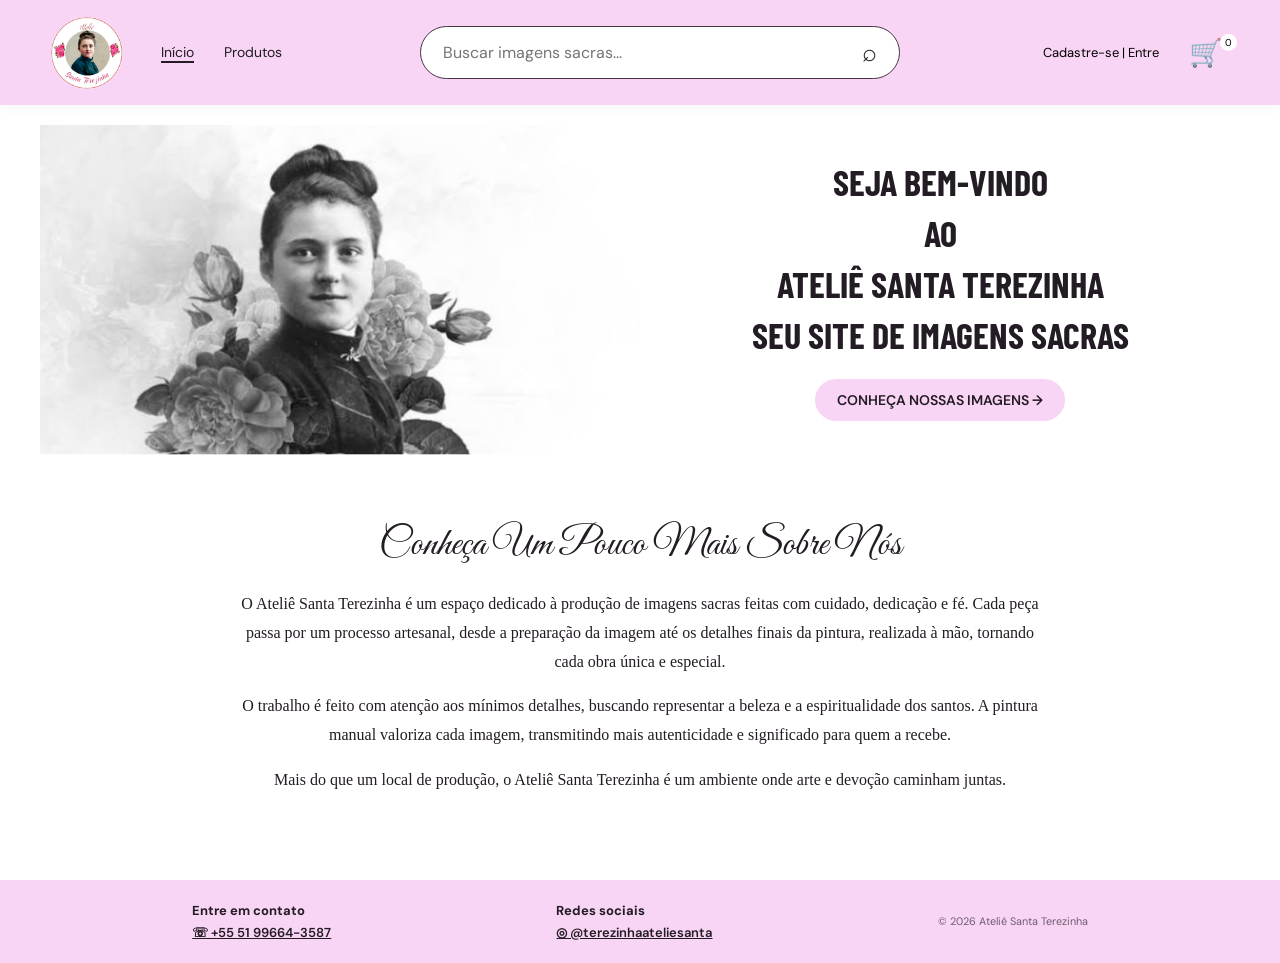
==== index.html @ 056dcdb9 "Add initial website structure and product images for Ateliê Santa Terezinha - Created index.html, mi" ====
<!doctype html>
<html lang="pt-BR">

<head>
    <meta charset="UTF-8">
    <meta name="viewport" content="width=device-width,initial-scale=1">
    <title>Ateliê Santa Terezinha | Imagens Sacras</title>
    <link rel="icon" href="img/logo.jpeg">
    <link rel="stylesheet" href="style.css">
</head>

<body>
    <header><a class="brand" href="index.html"><img src="img/logo.jpeg" alt="Ateliê Santa Terezinha"
                style="width:72px;height:72px;border-radius:50%;object-fit:cover;display:block"></a>
        <nav aria-label="Navegação principal"><a href="index.html" aria-current="page">Início</a><a href="produtos.html">Produtos</a></nav><form class="search" action="produtos.html" role="search"><input id="search" name="q" type="search"
                placeholder="Buscar imagens sacras..." aria-label="Buscar produtos"><button type="submit" aria-label="Buscar produtos">⌕</button></form>
        <div class="account"><button id="loginBtn">Cadastre-se | Entre</button><button class="cart-button" id="cartBtn"
                aria-label="Abrir carrinho">🛒 <sup id="cartCount">0</sup></button></div>
    </header>
    <main>
        <section class="hero" id="inicio">
            <div class="hero-art"><img src="img/terezinha.png"
                    alt="Arte sacra e devoção" onerror="this.style.display='none'">
            </div>
            <div class="hero-copy"><span>SEJA BEM-VINDO</span><span>AO</span><strong>ATELIÊ SANTA
                    TEREZINHA</strong><span>SEU SITE DE IMAGENS SACRAS</span><a class="cta" href="produtos.html">Conheça
                    nossas imagens →</a></div>
        </section>
        <section class="about">
            <h1>Conheça Um Pouco Mais Sobre Nós</h1>
            <p>O Ateliê Santa Terezinha é um espaço dedicado à produção de imagens sacras feitas com cuidado, dedicação
                e fé. Cada peça passa por um processo artesanal, desde a preparação da imagem até os detalhes finais da
                pintura, realizada à mão, tornando cada obra única e especial.</p>
            <p>O trabalho é feito com atenção aos mínimos detalhes, buscando representar a beleza e a espiritualidade
                dos santos. A pintura manual valoriza cada imagem, transmitindo mais autenticidade e significado para
                quem a recebe.</p>
            <p>Mais do que um local de produção, o Ateliê Santa Terezinha é um ambiente onde arte e devoção caminham
                juntas.</p>
        </section>
    </main>
    <footer>
        <div><b>Entre em contato</b><a href="https://wa.me/5551996643587" target="_blank" rel="noopener">☏ +55 51
                99664-3587</a></div>
        <div><b>Redes sociais</b><a href="https://www.instagram.com/terezinhaateliesanta/" target="_blank"
                rel="noopener">◎ @terezinhaateliesanta</a></div><small>© <span id="year"></span> Ateliê Santa
            Terezinha</small>
    </footer>
    <dialog id="productDialog"><button class="close" data-close aria-label="Fechar">×</button>
        <div id="productDetail"></div>
    </dialog>
<script src="script.js"></script>
    <script src="conta.js"></script>
</body>

</html>
---- style.css ----
/* ==========================================================
   FONTES
   Importa do Google Fonts:
   - Barlow Condensed: títulos (hero e nome das seções)
   - DM Sans: texto geral do site
   - Great Vibes: letra cursiva (logo e título "sobre")
   ========================================================== */
@import url('https://fonts.googleapis.com/css2?family=Barlow+Condensed:wght@500;600;700&family=DM+Sans:wght@400;500;600;700&family=Great+Vibes&display=swap');

/* ==========================================================
   VARIÁVEIS DE COR
   Definidas uma vez e reutilizadas com var(--nome).
   Para mudar o tema do site, basta alterar aqui.
   ========================================================== */
:root {
  --pink: #f9d5f5;   /* rosa principal (cabeçalho, botões, rodapé) */
  --light: #fff5fd;  /* rosa bem claro (reserva, não usado no momento) */
  --ink: #231c24;    /* cor do texto principal */
  --muted: #706672;  /* cinza para textos secundários */
}

/* ==========================================================
   RESET E BASE
   ========================================================== */

/* Faz width/height já incluírem padding e borda (facilita os cálculos de layout) */
* {
  box-sizing: border-box;
}

/* Rolagem suave ao clicar em links internos (#produtos, etc.) */
html {
  scroll-behavior: smooth;
}

/* Estilo geral da página: sem margem, fonte e cor padrão, fundo branco */
body {
  margin: 0;
  color: var(--ink);
  font-family: 'DM Sans', sans-serif;
  background: white;
}

/* Botões e campos herdam a fonte do site (por padrão o navegador usa outra) */
button,
input {
  font: inherit;
}

/* Mãozinha ao passar o mouse sobre botões */
button {
  cursor: pointer;
}

/* ==========================================================
   CABEÇALHO
   ========================================================== */

/* Barra rosa no topo, que fica fixa ao rolar a página (sticky).
   O padding lateral mantém o conteúdo alinhado a um máximo de 1200px. */
header {
  background: var(--pink);
  display: flex;
  align-items: center;
  gap: 38px;
  padding: 14px max(4%, calc((100vw - 1200px) / 2));
  min-height: 105px;
  position: sticky;
  top: 0;
  z-index: 5; /* garante que fique acima do conteúdo ao rolar */
  box-shadow: 0 2px 15px #42223a0a; /* sombra bem suave embaixo */
}

/* Link da logo, sem sublinhado */
.brand {
  text-decoration: none;
}

/* Selo redondo da logo (círculo branco com borda e contorno rosa) */
.seal {
  width: 77px;
  height: 77px;
  border-radius: 50%;
  background: white;
  border: 5px solid #fff;
  outline: 1px solid #f4b5db;
  display: flex;
  flex-direction: column;
  align-items: center;
  justify-content: center;
  color: #a85e80;
  font-size: 22px;
  text-align: center;
}

/* Texto pequeno em cursiva dentro do selo */
.seal small {
  font: 11px 'Great Vibes', cursive;
  color: #aa5a7c;
}

/* Menu de navegação: links lado a lado */
nav {
  display: flex;
  gap: 30px;
}

nav a {
  color: var(--ink);
  text-decoration: none;
  font-size: 14px;
}

/* Linha embaixo do link ao passar o mouse */
nav a:hover {
  border-bottom: 2px solid;
}

/* Campo de busca em formato de pílula.
   "margin: auto" empurra a busca para o centro do cabeçalho. */
.search {
  margin: auto;
  display: flex;
  align-items: center;
  border: 1.5px solid #463343;
  border-radius: 30px;
  padding: 14px 20px;
  width: min(480px, 40vw); /* até 270px, ou 25% da largura da tela se for menor */
  background: #ffffff30;   /* branco semitransparente */
}

/* Input transparente, sem borda nem contorno, para parecer parte da pílula */
.search input {
  background: transparent;
  border: 0;
  outline: 0;
  width: 100%;
  font-size: 16px;
}

/* Ícone da lupa */
.search span {
  font-size: 25px;
  line-height: 20px;
}

/* Área da direita: botão de login e carrinho */
.account {
  display: flex;
  align-items: center;
  gap: 18px;
  white-space: nowrap; /* impede quebra de linha nos textos */
}

/* Botões sem aparência padrão (sem fundo e sem borda) */
.account button {
  border: 0;
  background: none;
}

/* Primeiro botão (Entrar/Login) com texto menor */
.account button:first-child {
  font-size: 13px;
}

/* Botão do carrinho: ícone grande; "relative" serve de referência para o contador */
.cart-button {
  font-size: 27px;
  position: relative;
}

/* Bolinha branca com a quantidade de itens, no canto do ícone do carrinho */
.cart-button sup {
  font-size: 10px;
  background: #fff;
  border-radius: 100%;
  padding: 2px 5px;
  position: absolute;
  right: -8px;
  top: 0;
}

/* ==========================================================
   HERO (banner principal)
   ========================================================== */

/* Duas colunas iguais: imagem de um lado, texto do outro */
.hero {
  min-height: 370px;
  display: grid;
  grid-template-columns: 1fr 1fr;
  align-items: center;
  max-width: 1200px;
  margin: auto; /* centraliza na página */
}

/* Caixa da imagem do banner: preto e branco (grayscale) e cortando o que passar */
.hero-art {
  height: 330px;
  position: relative;
  overflow: hidden;
  filter: grayscale(1);
  display: flex;
  align-items: center;
  justify-content: center;
}

/* Imagem preenche toda a caixa (object-fit: cover) com leve transparência */
.hero-art img {
  height: 100%;
  width: 100%;
  object-fit: cover;
  opacity: 100;
}

/* Flor decorativa grande e quase invisível, posicionada sobre a imagem */
.flower {
  position: absolute;
  font-size: 190px;
  opacity: 0.13;
}

/* Texto do banner: centralizado, em maiúsculas, com tamanho que se ajusta à tela
   (clamp = mínimo 22px, ideal 3% da largura, máximo 36px) */
.hero-copy {
  text-align: center;
  display: flex;
  flex-direction: column;
  align-items: center;
  gap: 8px;
  font: 700 clamp(22px, 3vw, 36px) 'Barlow Condensed', sans-serif;
  text-transform: uppercase;
}

.hero-copy strong {
  font-weight: 700;
}

/* Botões rosa (call to action e botão principal dos modais) */
.cta,
.primary {
  background: var(--pink);
  border: 0;
  border-radius: 25px;
  padding: 12px 22px;
  color: var(--ink);
  text-decoration: none;
  font: 600 14px 'DM Sans', sans-serif;
  margin-top: 15px;
}

/* Rosa um pouco mais forte ao passar o mouse */
.cta:hover,
.primary:hover {
  background: #f3b8eb;
}

/* ==========================================================
   SEÇÃO "SOBRE"
   ========================================================== */

/* Bloco de texto centralizado, com largura máxima para facilitar a leitura */
.about {
  text-align: center;
  max-width: 850px;
  margin: 45px auto 85px;
  padding: 0 25px;
}

/* Título em letra cursiva */
.about h1 {
  font: 40px 'Great Vibes', cursive;
  margin-bottom: 20px;
}

/* Parágrafo com fonte serifada e bastante espaço entre linhas */
.about p {
  font: 16px/1.8 Georgia, serif;
}

/* ==========================================================
   CATÁLOGO DE PRODUTOS
   ========================================================== */

/* Container do catálogo, centralizado e com largura máxima */
.catalog {
  max-width: 1150px;
  margin: 0 auto 80px;
  padding: 25px;
}

/* Cabeçalho da seção: título à esquerda e texto de apoio à direita */
.section-heading {
  display: flex;
  justify-content: space-between;
  align-items: end;
  gap: 20px;
  margin-bottom: 35px;
}

.section-heading h1,
.section-heading h2 {
  font: 600 37px 'Barlow Condensed', sans-serif;
  margin: 4px 0;
}

.section-heading p {
  color: var(--muted);
  font-size: 13px;
}

/* Textinho pequeno acima do título, com letras espaçadas */
.eyebrow {
  letter-spacing: 2px;
  font-size: 11px;
  color: #ad699e;
}

/* Grade de produtos: 3 colunas iguais no desktop */
.grid {
  display: grid;
  grid-template-columns: repeat(3, minmax(0, 1fr));
  gap: 45px 65px; /* 45px entre linhas, 65px entre colunas */
}

/* Cada produto é um botão, mas sem aparência de botão */
.product {
  border: 0;
  background: none;
  text-align: center;
  padding: 0;
  color: inherit;
}

/* Moldura da foto: altura fixa, cantos arredondados, corta o que passar.
   "relative" permite posicionar o selo "Ver detalhes" dentro dela. */
.product .photo {
  height: 600px;
  border-radius: 12px;
  overflow: hidden;
  background: #f3eef1;
  display: flex;
  align-items: center;
  justify-content: center;
  position: relative;
}

/* A imagem preenche a moldura; a transição deixa o zoom suave */
.product .photo img {
  height: 100%;
  width: 100%;
  object-fit: cover;
  transition: transform 0.3s;
}

/* Zoom leve na foto ao passar o mouse sobre o produto */
.product:hover img {
  transform: scale(1.05);
}

/* Nome do produto */
.product h3 {
  font-size: 14px;
  margin: 13px 0 4px;
}

/* Tamanho e preço */
.product p {
  font-size: 12px;
  margin: 0;
  font-weight: 600;
}

/* Selo "Ver detalhes ↗" no canto inferior direito da foto */
.product .view {
  position: absolute;
  bottom: 12px;
  right: 12px;
  background: #ffffffdc;
  padding: 8px;
  border-radius: 20px;
  font-size: 12px;
}

/* Mensagem de "nenhum produto encontrado" na busca */
.empty {
  text-align: center;
  padding: 30px;
}

/* ==========================================================
   RODAPÉ
   ========================================================== */

/* Faixa rosa com colunas espalhadas; quebra de linha se faltar espaço */
footer {
  background: var(--pink);
  padding: 22px 7%;
  display: flex;
  justify-content: space-around;
  gap: 20px;
  align-items: center;
  flex-wrap: wrap;
  font-size: 13px;
}

/* Cada bloco do rodapé empilha seus itens na vertical */
footer div {
  display: flex;
  flex-direction: column;
  gap: 5px;
}

footer a {
  color: inherit;
  font-weight: 600;
}

/* Texto de direitos autorais mais apagado */
footer small {
  opacity: 0.65;
}

/* ==========================================================
   JANELAS (MODAIS): produto, carrinho e login
   ========================================================== */

/* Estilo comum das janelas <dialog> */
dialog {
  border: 0;
  border-radius: 20px;
  box-shadow: 0 20px 80px #0004;
  padding: 30px;
  max-width: min(850px, 92vw); /* nunca passa de 850px nem de 92% da tela */
  width: 100%;
}

/* Fundo escurecido atrás da janela aberta */
dialog::backdrop {
  background: #261927a3;
}

/* Botão "×" para fechar, no canto superior direito */
.close {
  position: absolute;
  right: 18px;
  top: 12px;
  background: none;
  border: 0;
  font-size: 30px;
}

/* Detalhe do produto: foto à esquerda, informações à direita */
.detail {
  display: grid;
  grid-template-columns: 1fr 1.2fr;
  gap: 30px;
  align-items: center;
}

.detail img {
  width: 100%;
  max-height: 535px;
  object-fit: cover;
  border-radius: 12px;
  background: #f7f0f4;
}

.detail h2 {
  font-size: 27px;
}

.detail p {
  line-height: 1.65;
  font-size: 14px;
}

/* Campo de quantidade em uma linha própria */
.detail label {
  display: block;
  margin: 15px 0;
}

.detail input {
  width: 85px;
  padding: 8px;
  border: 1px solid #ccc;
  border-radius: 8px;
}

/* Botão "Adicionar ao carrinho" ocupa toda a largura */
.detail .primary {
  width: 100%;
}

/* ==========================================================
   CARRINHO
   ========================================================== */

/* Cada linha do carrinho: nome à esquerda, preço e botão remover à direita */
.cart-row {
  display: flex;
  justify-content: space-between;
  gap: 10px;
  border-bottom: 1px solid #eee;
  padding: 15px 0;
}

/* Botão "×" de remover item, com fundo rosa */
.cart-row button {
  border: 0;
  background: #f8d7f2;
  border-radius: 6px;
}

/* Permite que um link se comporte como bloco (ex.: botão em formato de link) */
.link-button {
  display: inline-block;
}

/* ==========================================================
   RESPONSIVO: TELAS ATÉ 750px (celulares e tablets pequenos)
   ========================================================== */
@media (max-width: 750px) {
  /* Cabeçalho mais compacto; itens podem quebrar para a linha de baixo */
  header {
    gap: 14px;
    flex-wrap: wrap;
    padding: 10px 16px;
    min-height: auto;
  }

  /* Selo menor */
  .seal {
    height: 55px;
    width: 55px;
  }

  nav {
    gap: 15px;
  }

  /* Busca vai para uma linha própria, ocupando toda a largura */
  .search {
    order: 3;
    width: 100%;
    max-width: none;
    margin: 0;
  }

  /* Conta/carrinho ficam encostados à direita */
  .account {
    margin-left: auto;
    gap: 5px;
  }

  .account button:first-child {
    font-size: 11px;
  }

  /* Banner em uma única coluna (imagem em cima, texto embaixo) */
  .hero {
    grid-template-columns: 1fr;
    min-height: auto;
  }

  .hero-art {
    height: 220px;
  }

  .hero-copy {
    padding: 25px 15px 45px;
    font-size: 27px;
  }

  .about {
    margin: 25px auto 45px;
  }

  .about h1 {
    font-size: 35px;
  }

  /* Título e texto de apoio empilhados em vez de lado a lado */
  .section-heading {
    display: block;
  }

  /* Produtos em 2 colunas, com espaçamentos menores */
  .grid {
    grid-template-columns: repeat(2, minmax(0, 1fr));
    gap: 25px 15px;
  }

  /* Fotos bem mais baixas que no desktop */
  .product .photo {
    height: 210px;
  }

  /* Detalhe do produto em uma coluna */
  .detail {
    grid-template-columns: 1fr;
  }

  .detail img {
    max-height: 280px;
  }

  footer {
    justify-content: space-between;
  }
}

/* ==========================================================
   RESPONSIVO: TELAS ATÉ 390px (celulares pequenos)
   ========================================================== */
@media (max-width: 390px) {
  /* Produtos em coluna única, com fotos um pouco mais altas */
  .grid {
    grid-template-columns: 1fr;
  }

  .product .photo {
    height: 290px;
  }
}
/* Navegação entre a apresentação e o catálogo. */
nav a[aria-current="page"] { border-bottom: 2px solid; }
.search button { border: 0; background: transparent; color: inherit; padding: 0 2px; font-size: 25px; line-height: 20px; }
.search:focus-within { outline: 2px solid #ad699e; outline-offset: 3px; }

/* Páginas de acesso e perfil */
body { min-height: 100vh; display: flex; flex-direction: column; }
main { flex: 1; }
.auth-page, .account-page { max-width: 1150px; margin: 0 auto; padding: 32px 25px 55px; }
.auth-page h1 { font-size: 26px; }
.auth-tabs { justify-content: flex-end; margin-bottom: 35px; gap: 8px; }
.profile-form { max-width: 475px; margin: 30px auto 0; display: flex; flex-direction: column; gap: 25px; }
.profile-form label { display: flex; flex-direction: column; gap: 12px; text-align: center; font-weight: 700; }
.profile-form input { width: 100%; border: 1.5px solid var(--ink); background: white; padding: 9px 12px; border-radius: 0; font-weight: 400; text-align: center; }
.profile-form input:focus { outline: 2px solid #ad699e; outline-offset: 3px; }
.profile-form .primary { width: 100%; margin-top: 5px; }
.profile-form > a { text-align: center; color: inherit; font-size: 14px; }
.local-note { font-size: 12px; color: var(--muted); line-height: 1.6; }
.form-message { margin: 0; color: #8a244c; font-size: 14px; }
.form-message:empty { display: none; }
.login-layout { display: grid; grid-template-columns: 1fr 1.3fr; gap: 65px; align-items: center; }
.login-layout h1 { font-size: clamp(25px, 3vw, 36px); text-align: center; line-height: 1.4; }
.login-layout .profile-form { width: 100%; margin: 0 auto; }
.account-layout { display: grid; grid-template-columns: minmax(0, 2fr) minmax(0, 3fr); gap: 30px; }
.account-layout[hidden] { display: none; }
.profile-summary { padding-right: 30px; border-right: 1px solid var(--ink); }
.account-heading { display: flex; align-items: center; justify-content: space-between; gap: 20px; }
.account-heading h1, .purchase-history h2 { font-size: 22px; }
.account-heading a { color: inherit; font-weight: 700; }
.profile-name { display: flex; align-items: center; gap: 20px; margin-top: 30px; }
.profile-name h2 { font-size: 23px; font-weight: 500; overflow-wrap: anywhere; }
.avatar { width: 65px; height: 65px; border-radius: 50%; background: var(--ink); color: white; display: grid; place-items: center; font-size: 38px; flex-shrink: 0; }
.profile-summary p { overflow-wrap: anywhere; }
.text-button { border: 0; background: none; font-weight: 700; padding: 15px 0; float: right; }
.order-card { border-bottom: 1px solid #eadde6; padding: 18px 0; }
.order-card p { font-size: 13px; color: var(--muted); }
.order-product { display: flex; align-items: center; gap: 20px; margin: 12px 0; }
.order-product img { width: 65px; height: 85px; object-fit: cover; border-radius: 10px; }
.order-product span { display: block; font-size: 13px; margin-top: 5px; }
.welcome-back { text-align: center; margin-top: 30px; }
@media(max-width:750px) { .login-layout,.account-layout { grid-template-columns: 1fr; gap: 30px; } .profile-summary { border-right: 0; border-bottom: 1px solid var(--ink); padding: 0 0 25px; } .auth-page,.account-page { padding: 25px 20px 40px; } .auth-tabs { margin-bottom: 25px; } }

header .auth-tabs { margin: 0; gap: 8px; white-space: nowrap; }

.order-product > a { display: block; flex-shrink: 0; border-radius: 10px; }
.order-product > a img { display: block; }
.order-product > a:focus-visible { outline: 3px solid #ad699e; outline-offset: 4px; }

/* Catálogo compacto: cinco produtos por linha em telas grandes. */
.grid {
  grid-template-columns: repeat(5, minmax(0, 1fr));
  gap: 30px 20px;
}
.product .photo { height: 280px; }
@media (max-width: 1000px) {
  .grid { grid-template-columns: repeat(3, minmax(0, 1fr)); }
  .product .photo { height: 260px; }
}
@media (max-width: 750px) {
  .grid { grid-template-columns: repeat(2, minmax(0, 1fr)); gap: 25px 15px; }
  .product .photo { height: 210px; }
}
@media (max-width: 390px) {
  .grid { grid-template-columns: 1fr; }
  .product .photo { height: 290px; }
}

.search { background: #fff; }

/* Perfil compacto e histórico com rolagem independente. */
.account-layout { align-items: start; }
.profile-summary { display: flex; flex-direction: column; }
.profile-summary .text-button {
  align-self: flex-end;
  float: none;
  margin-top: 8px;
  padding: 10px 0;
}
.purchase-history {
  min-width: 0;
  height: 360px;
  display: flex;
  flex-direction: column;
}
.purchase-history h2,
.purchase-history > .local-note,
.purchase-history .welcome-back { flex-shrink: 0; }
.purchase-history > .local-note:empty { display: none; }
.purchase-history #orderList {
  flex: 1 1 0;
  min-height: 0;
  overflow-y: auto;
  overflow-x: hidden;
  padding-right: 12px;
  scrollbar-gutter: stable;
  overflow-wrap: anywhere;
}
#orderList:focus-visible { outline: 2px solid #ad699e; outline-offset: 4px; }
.purchase-history .welcome-back { margin: 12px 0 0; }
@media (max-width: 750px) {
  .purchase-history { height: 320px; }
}

/* Busca sem o botão nativo de limpar. */
.search input::-webkit-search-cancel-button,
.search input::-webkit-search-decoration { -webkit-appearance: none; appearance: none; }
.search input::-ms-clear { display: none; }
.cart-page { max-width: 1100px; margin: 0 auto; padding: 35px 25px 55px; }
.cart-page h1 { font-size: 28px; }
.cart-page .cart-row { align-items: center; gap: 20px; }
.cart-product-photo { flex-shrink: 0; }
.cart-product-photo img { display: block; width: 90px; height: 120px; object-fit: cover; border-radius: 10px; }
.cart-product-copy { flex: 1; min-width: 0; overflow-wrap: anywhere; }
.cart-product-copy a { color: inherit; font-weight: 700; }
.cart-product-copy p, .cart-product-copy span { font-size: 13px; }
.cart-page .cart-row > span { display: flex; flex-direction: column; align-items: flex-end; gap: 12px; }
.cart-page .cart-row button { padding: 7px 10px; font-size: 12px; }
.cart-summary { margin-top: 30px; display: flex; flex-direction: column; align-items: flex-end; gap: 12px; }
.cart-summary p { color: var(--muted); font-size: 13px; margin: 0; }
.cart-summary > a { color: inherit; margin-top: 10px; }
@media(max-width: 500px) { .cart-page .cart-row { flex-wrap: wrap; gap: 12px; } .cart-product-photo img { width: 70px; height: 95px; } .cart-page .cart-row > span { width: 100%; flex-direction: row; justify-content: space-between; align-items: center; } }
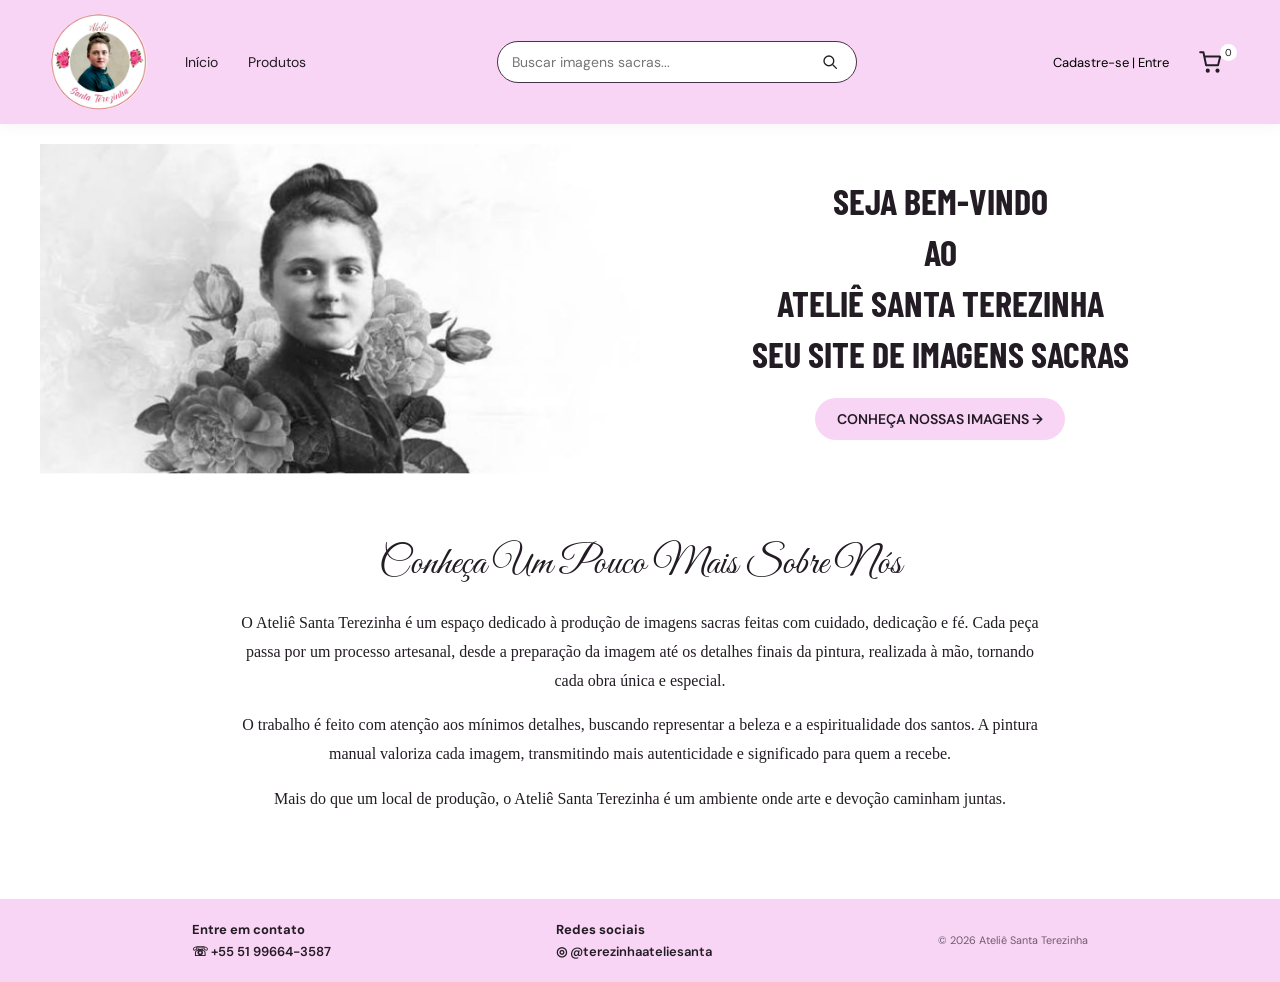
==== commit 52bc680f: "Refatorar cabeçalho e melhorar a acessibilidade do carrinho e formulários" ====
--- a/index.html
+++ b/index.html
@@ -11,11 +11,11 @@
 
 <body>
     <header><a class="brand" href="index.html"><img src="img/logo.jpeg" alt="Ateliê Santa Terezinha"
-                style="width:72px;height:72px;border-radius:50%;object-fit:cover;display:block"></a>
+                class="brand-logo"></a>
         <nav aria-label="Navegação principal"><a href="index.html" aria-current="page">Início</a><a href="produtos.html">Produtos</a></nav><form class="search" action="produtos.html" role="search"><input id="search" name="q" type="search"
-                placeholder="Buscar imagens sacras..." aria-label="Buscar produtos"><button type="submit" aria-label="Buscar produtos">⌕</button></form>
+                placeholder="Buscar imagens sacras..." aria-label="Buscar produtos"><button type="submit" aria-label="Buscar produtos"><svg viewBox="0 0 24 24" width="18" height="18" fill="none" stroke="currentColor" stroke-width="1.8" stroke-linecap="round" aria-hidden="true" focusable="false"><circle cx="10.5" cy="10.5" r="6.5"/><path d="m16 16 4.5 4.5"/></svg></button></form>
         <div class="account"><button id="loginBtn">Cadastre-se | Entre</button><button class="cart-button" id="cartBtn"
-                aria-label="Abrir carrinho">🛒 <sup id="cartCount">0</sup></button></div>
+                aria-label="Abrir carrinho"><svg viewBox="0 0 24 24" width="26" height="26" fill="none" stroke="currentColor" stroke-width="1.8" stroke-linecap="round" stroke-linejoin="round" aria-hidden="true" focusable="false"><path d="M2 3h3l2.5 12h11l2-8H6"/><circle cx="9" cy="20" r="1"/><circle cx="18" cy="20" r="1"/></svg> <sup id="cartCount">0</sup></button></div>
     </header>
     <main>
         <section class="hero" id="inicio">
--- a/style.css
+++ b/style.css
@@ -111,9 +111,9 @@
   font-size: 14px;
 }
 
-/* Linha embaixo do link ao passar o mouse */
+/* Links do menu sem sublinhado ao passar o mouse */
 nav a:hover {
-  border-bottom: 2px solid;
+  border-bottom: 0;
 }
 
 /* Campo de busca em formato de pílula.
@@ -124,8 +124,8 @@
   align-items: center;
   border: 1.5px solid #463343;
   border-radius: 30px;
-  padding: 14px 20px;
-  width: min(480px, 40vw); /* até 270px, ou 25% da largura da tela se for menor */
+  gap: 8px; padding: 6px 12px; min-width: 0;
+  width: min(360px, 32vw);
   background: #ffffff30;   /* branco semitransparente */
 }
 
@@ -625,7 +625,7 @@
   }
 }
 /* Navegação entre a apresentação e o catálogo. */
-nav a[aria-current="page"] { border-bottom: 2px solid; }
+nav a[aria-current="page"] { border-bottom: 0; }
 .search button { border: 0; background: transparent; color: inherit; padding: 0 2px; font-size: 25px; line-height: 20px; }
 .search:focus-within { outline: 2px solid #ad699e; outline-offset: 3px; }
 
@@ -745,3 +745,24 @@
 .cart-summary p { color: var(--muted); font-size: 13px; margin: 0; }
 .cart-summary > a { color: inherit; margin-top: 10px; }
 @media(max-width: 500px) { .cart-page .cart-row { flex-wrap: wrap; gap: 12px; } .cart-product-photo img { width: 70px; height: 95px; } .cart-page .cart-row > span { width: 100%; flex-direction: row; justify-content: space-between; align-items: center; } }
+
+/* Busca compacta e ícones alinhados no cabeçalho. */
+.search input { min-width: 0; font-size: 14px; line-height: 20px; }
+.search button { display: inline-flex; align-items: center; justify-content: center; flex: 0 0 28px; width: 28px; height: 28px; padding: 0; }
+.search button svg, .cart-button svg { display: block; flex-shrink: 0; }
+.cart-button { display: inline-flex; align-items: center; justify-content: center; width: 36px; height: 36px; padding: 4px; color: var(--ink); }
+@media (max-width: 750px) { .search { width: 100%; max-width: 360px; margin: 0 auto; } }
+/* Logo maior, com tamanho adaptado ao celular. */
+.brand { flex-shrink: 0; }
+.brand-logo { width: 96px; height: 96px; border-radius: 50%; object-fit: cover; display: block; }
+@media (max-width: 750px) { .brand-logo { width: 80px; height: 80px; } }
+/* Nomes e links sem sublinhado em todas as páginas. */
+a, a:visited, a:hover, a:focus, a:active { text-decoration: none; }
+/* Título e acesso ao catálogo no topo do carrinho. */
+.cart-page-heading { display: flex; align-items: center; justify-content: space-between; flex-wrap: wrap; gap: 12px 20px; margin-bottom: 20px; }
+.cart-page-heading h1 { margin: 0; }
+.cart-page-heading .primary { margin-top: 0; }
+/* Quantidade editável por produto no carrinho. */
+.cart-quantity { display: flex; align-items: center; flex-wrap: wrap; gap: 8px; margin-top: 10px; font-size: 13px; }
+.cart-quantity input { width: 44px; padding: 3px; border: 1px solid #000; border-radius: 4px; background: white; color: #000; font-size: 12px; text-decoration: none; }
+.cart-quantity input:focus { outline: none; box-shadow: none; text-decoration: none; }
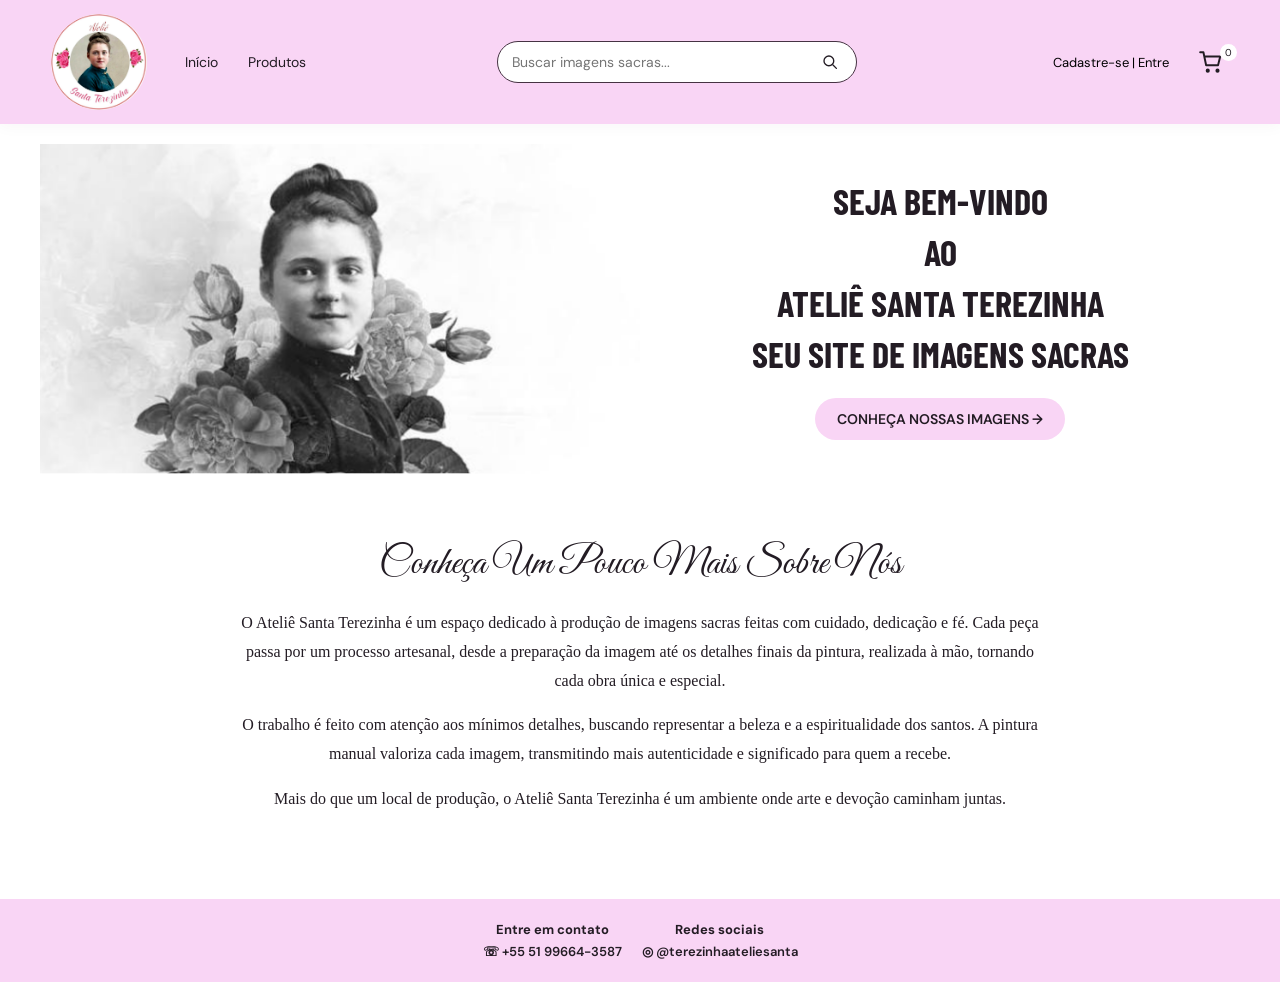
==== commit 3ac35388: "rodape" ====
--- a/index.html
+++ b/index.html
@@ -42,8 +42,7 @@
         <div><b>Entre em contato</b><a href="https://wa.me/5551996643587" target="_blank" rel="noopener">☏ +55 51
                 99664-3587</a></div>
         <div><b>Redes sociais</b><a href="https://www.instagram.com/terezinhaateliesanta/" target="_blank"
-                rel="noopener">◎ @terezinhaateliesanta</a></div><small>© <span id="year"></span> Ateliê Santa
-            Terezinha</small>
+                rel="noopener">◎ @terezinhaateliesanta</a></div>
     </footer>
     <dialog id="productDialog"><button class="close" data-close aria-label="Fechar">×</button>
         <div id="productDetail"></div>
--- a/style.css
+++ b/style.css
@@ -394,10 +394,11 @@
 
 /* Faixa rosa com colunas espalhadas; quebra de linha se faltar espaço */
 footer {
+  text-align: center;
   background: var(--pink);
   padding: 22px 7%;
   display: flex;
-  justify-content: space-around;
+  justify-content: center;
   gap: 20px;
   align-items: center;
   flex-wrap: wrap;
@@ -607,6 +608,7 @@
   }
 
   footer {
+  text-align: center;
     justify-content: space-between;
   }
 }
@@ -655,7 +657,7 @@
 .account-heading a { color: inherit; font-weight: 700; }
 .profile-name { display: flex; align-items: center; gap: 20px; margin-top: 30px; }
 .profile-name h2 { font-size: 23px; font-weight: 500; overflow-wrap: anywhere; }
-.avatar { width: 65px; height: 65px; border-radius: 50%; background: var(--ink); color: white; display: grid; place-items: center; font-size: 38px; flex-shrink: 0; }
+.avatar { width: 65px; height: 65px; border-radius: 50%; object-fit: cover; display: block; flex-shrink: 0; }
 .profile-summary p { overflow-wrap: anywhere; }
 .text-button { border: 0; background: none; font-weight: 700; padding: 15px 0; float: right; }
 .order-card { border-bottom: 1px solid #eadde6; padding: 18px 0; }
